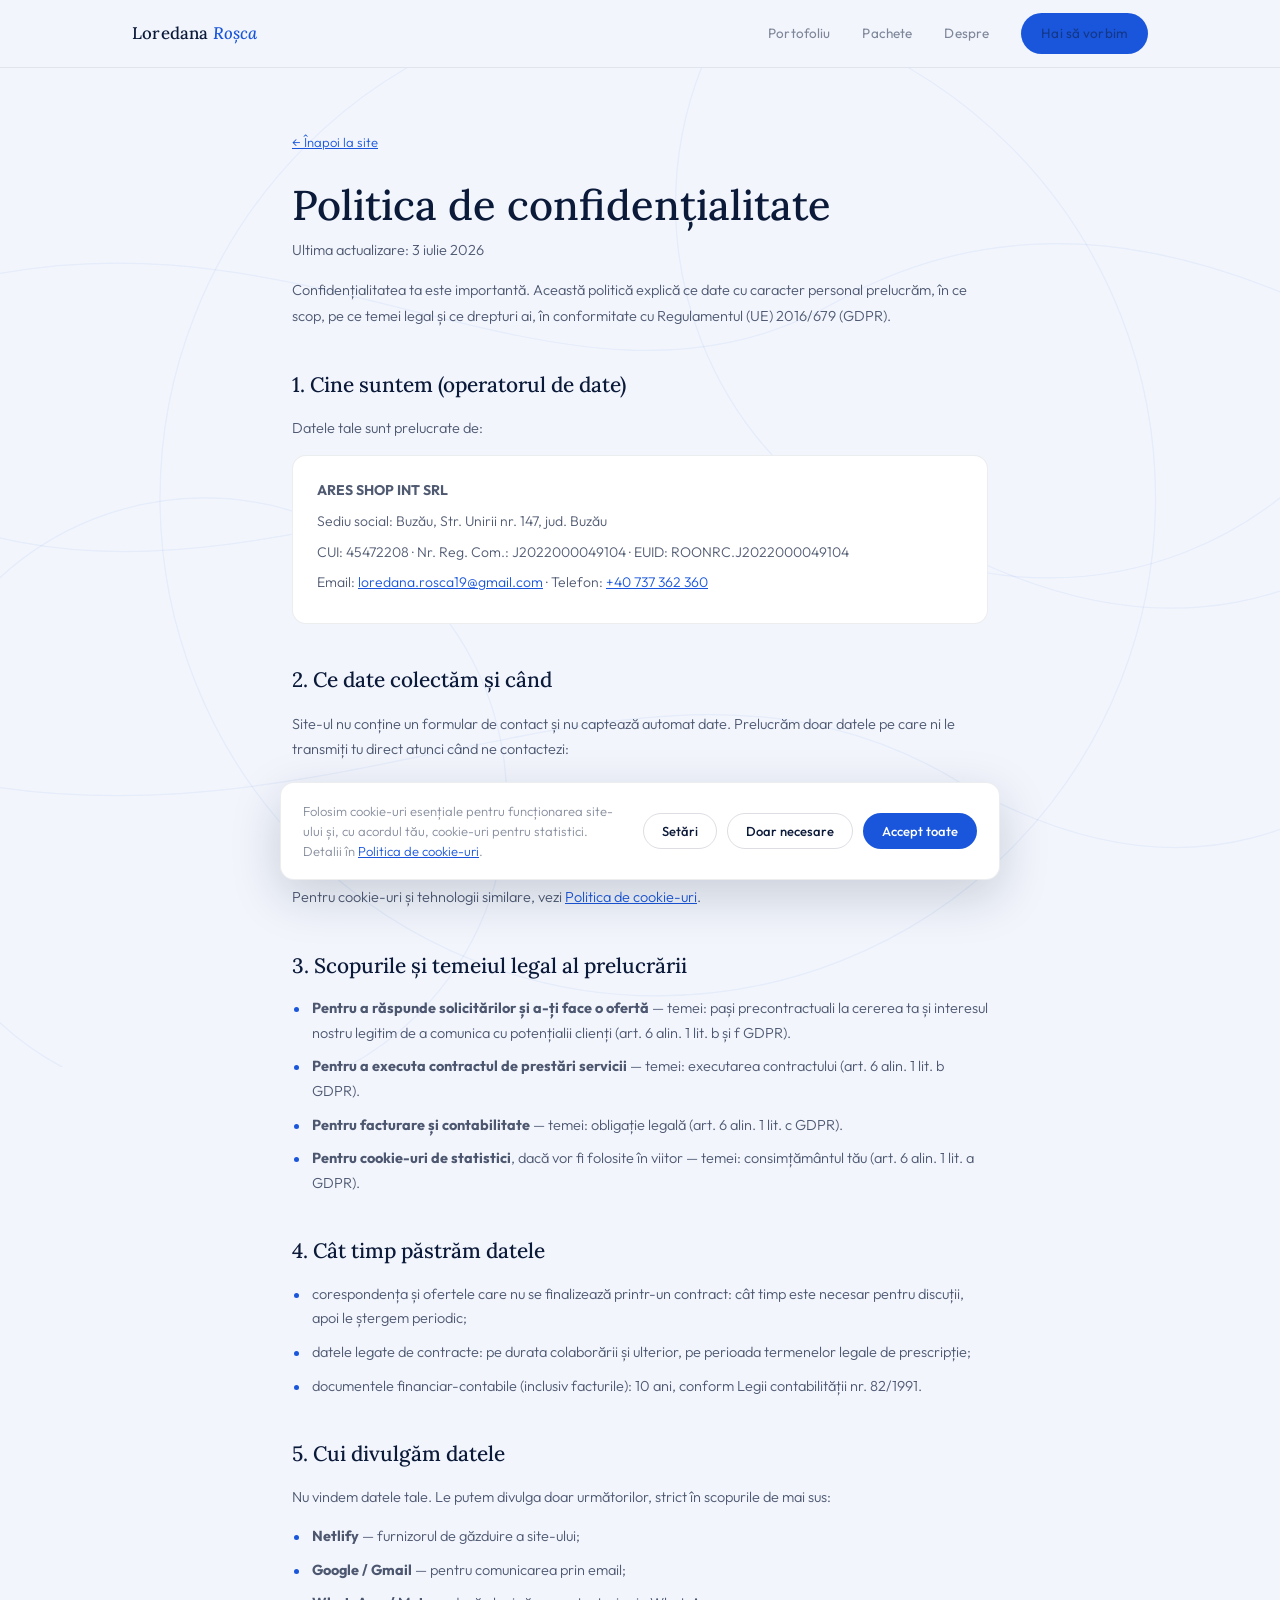
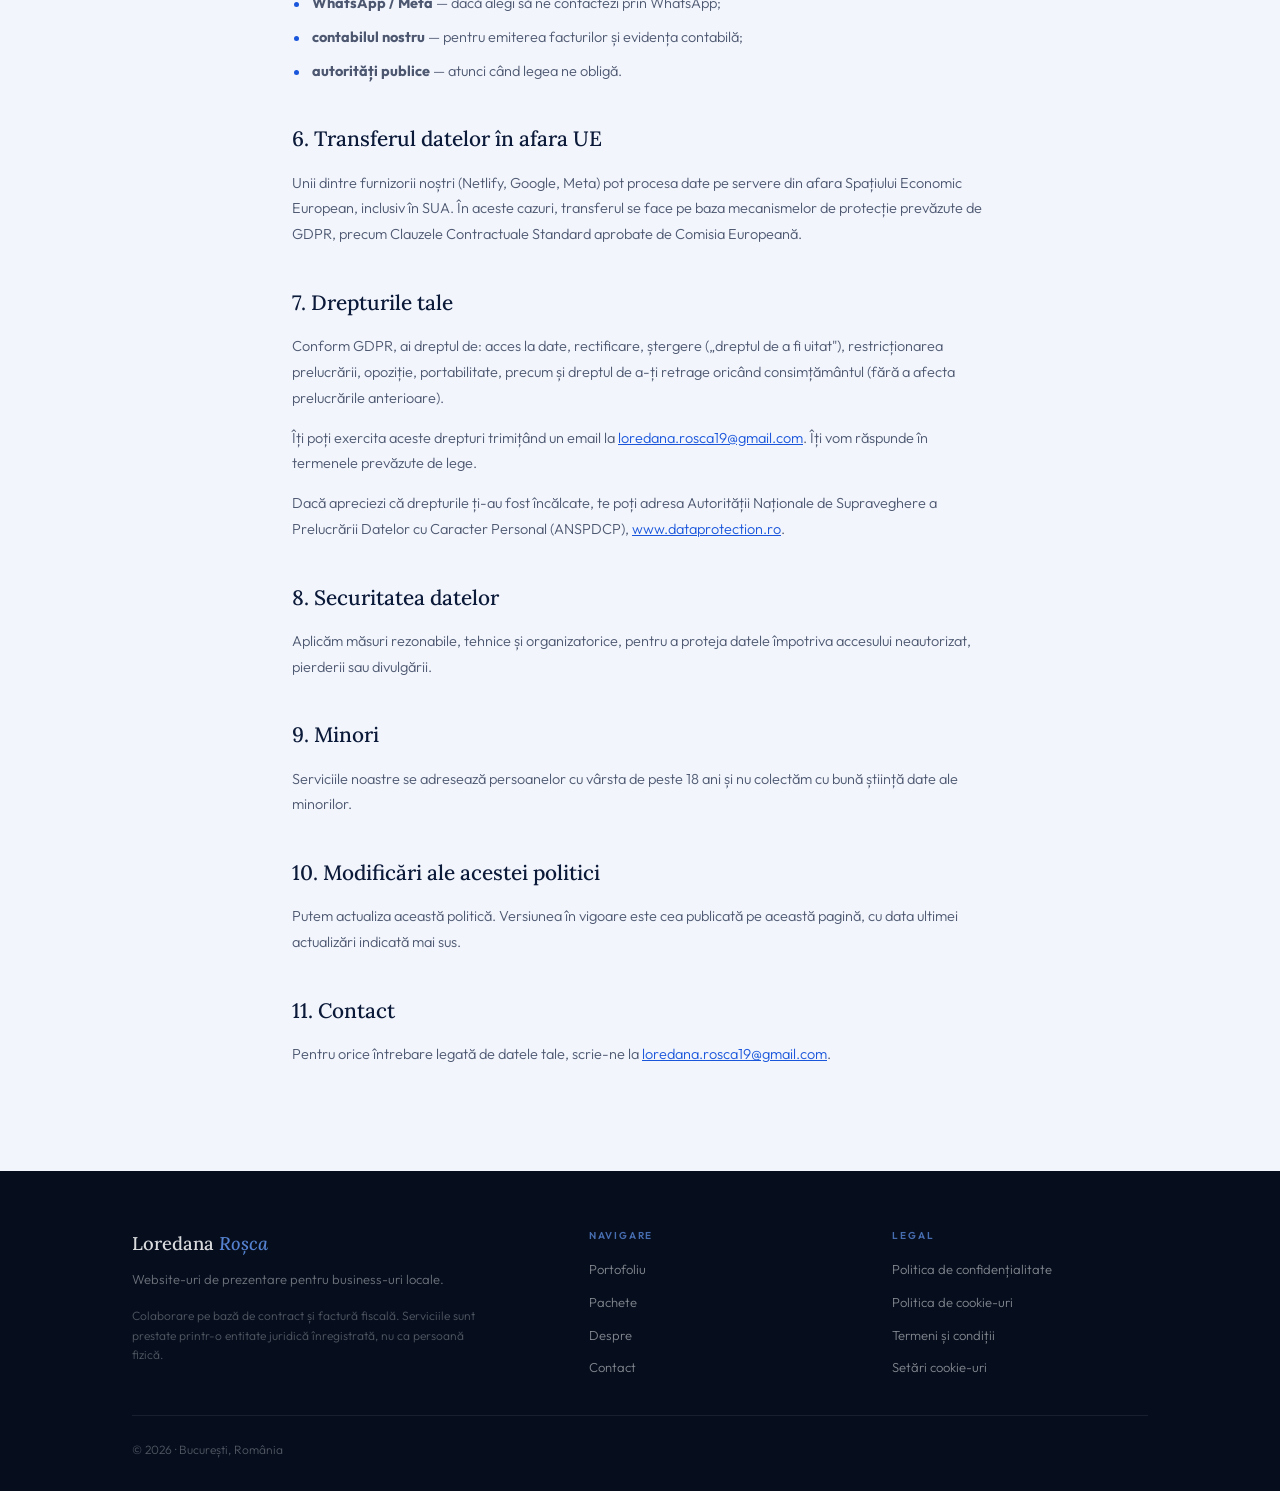
==== confidentialitate.html @ bfd76448 "Add files via upload" ====
<!DOCTYPE html>
<html lang="ro">
<head>
  <meta charset="UTF-8" />
  <meta name="viewport" content="width=device-width, initial-scale=1.0" />
  <title>Politica de confidențialitate · Loredana Roșca</title>
  <meta name="description" content="Cum prelucrăm datele cu caracter personal, conform GDPR." />
  <meta name="robots" content="index, follow" />
  <link rel="preconnect" href="https://fonts.googleapis.com" />
  <link rel="preconnect" href="https://fonts.gstatic.com" crossorigin />
  <link href="https://fonts.googleapis.com/css2?family=Lora:ital,wght@0,400;0,500;0,600;1,400;1,500&family=Outfit:wght@300;400;500;600&display=swap" rel="stylesheet" />
  <link rel="stylesheet" href="styles.css" />
</head>
<body>

  <header class="nav nav--solid" id="nav">
    <div class="nav-inner container">
      <a href="/" class="nav-logo">Loredana <em>Roșca</em></a>
      <nav class="nav-links">
        <a href="/#portofoliu">Portofoliu</a>
        <a href="/#preturi">Pachete</a>
        <a href="/#despre">Despre</a>
        <a href="/#contact" class="btn-nav">Hai să vorbim</a>
      </nav>
      <button class="burger" id="burger" aria-label="Meniu"><span></span><span></span><span></span></button>
    </div>
    <div class="mobile-menu" id="mobileMenu">
      <a href="/#portofoliu">Portofoliu</a>
      <a href="/#preturi">Pachete</a>
      <a href="/#despre">Despre</a>
      <a href="/#contact" class="btn-mobile">Hai să vorbim</a>
    </div>
  </header>

  <main class="legal-page">
    <div class="container legal-container">
      <a href="/" class="legal-back">← Înapoi la site</a>
      <h1 class="legal-title">Politica de confidențialitate</h1>
      <p class="legal-updated">Ultima actualizare: 3 iulie 2026</p>
      <p>Confidențialitatea ta este importantă. Această politică explică ce date cu caracter personal prelucrăm, în ce scop, pe ce temei legal și ce drepturi ai, în conformitate cu Regulamentul (UE) 2016/679 (GDPR).</p>

      <h2>1. Cine suntem (operatorul de date)</h2>
      <p>Datele tale sunt prelucrate de:</p>
      <div class="legal-contact-box">
        <p><strong>ARES SHOP INT SRL</strong></p>
        <p>Sediu social: Buzău, Str. Unirii nr. 147, jud. Buzău</p>
        <p>CUI: 45472208 · Nr. Reg. Com.: J2022000049104 · EUID: ROONRC.J2022000049104</p>
        <p>Email: <a href="mailto:loredana.rosca19@gmail.com">loredana.rosca19@gmail.com</a> · Telefon: <a href="tel:+40737362360">+40 737 362 360</a></p>
      </div>

      <h2>2. Ce date colectăm și când</h2>
      <p>Site-ul nu conține un formular de contact și nu captează automat date. Prelucrăm doar datele pe care ni le transmiți tu direct atunci când ne contactezi:</p>
      <ul>
        <li>date de identificare și de contact: nume, adresă de email, număr de telefon;</li>
        <li>informații despre proiectul tău, pe care alegi să ni le comunici prin email, telefon sau WhatsApp;</li>
        <li>date rezultate din corespondența noastră ulterioară (mesaje, documente, oferte).</li>
      </ul>
      <p>Pentru cookie-uri și tehnologii similare, vezi <a href="/cookies">Politica de cookie-uri</a>.</p>

      <h2>3. Scopurile și temeiul legal al prelucrării</h2>
      <ul>
        <li><strong>Pentru a răspunde solicitărilor și a-ți face o ofertă</strong> — temei: pași precontractuali la cererea ta și interesul nostru legitim de a comunica cu potențialii clienți (art. 6 alin. 1 lit. b și f GDPR).</li>
        <li><strong>Pentru a executa contractul de prestări servicii</strong> — temei: executarea contractului (art. 6 alin. 1 lit. b GDPR).</li>
        <li><strong>Pentru facturare și contabilitate</strong> — temei: obligație legală (art. 6 alin. 1 lit. c GDPR).</li>
        <li><strong>Pentru cookie-uri de statistici</strong>, dacă vor fi folosite în viitor — temei: consimțământul tău (art. 6 alin. 1 lit. a GDPR).</li>
      </ul>

      <h2>4. Cât timp păstrăm datele</h2>
      <ul>
        <li>corespondența și ofertele care nu se finalizează printr-un contract: cât timp este necesar pentru discuții, apoi le ștergem periodic;</li>
        <li>datele legate de contracte: pe durata colaborării și ulterior, pe perioada termenelor legale de prescripție;</li>
        <li>documentele financiar-contabile (inclusiv facturile): 10 ani, conform Legii contabilității nr. 82/1991.</li>
      </ul>

      <h2>5. Cui divulgăm datele</h2>
      <p>Nu vindem datele tale. Le putem divulga doar următorilor, strict în scopurile de mai sus:</p>
      <ul>
        <li><strong>Netlify</strong> — furnizorul de găzduire a site-ului;</li>
        <li><strong>Google / Gmail</strong> — pentru comunicarea prin email;</li>
        <li><strong>WhatsApp / Meta</strong> — dacă alegi să ne contactezi prin WhatsApp;</li>
        <li><strong>contabilul nostru</strong> — pentru emiterea facturilor și evidența contabilă;</li>
        <li><strong>autorități publice</strong> — atunci când legea ne obligă.</li>
      </ul>

      <h2>6. Transferul datelor în afara UE</h2>
      <p>Unii dintre furnizorii noștri (Netlify, Google, Meta) pot procesa date pe servere din afara Spațiului Economic European, inclusiv în SUA. În aceste cazuri, transferul se face pe baza mecanismelor de protecție prevăzute de GDPR, precum Clauzele Contractuale Standard aprobate de Comisia Europeană.</p>

      <h2>7. Drepturile tale</h2>
      <p>Conform GDPR, ai dreptul de: acces la date, rectificare, ștergere („dreptul de a fi uitat"), restricționarea prelucrării, opoziție, portabilitate, precum și dreptul de a-ți retrage oricând consimțământul (fără a afecta prelucrările anterioare).</p>
      <p>Îți poți exercita aceste drepturi trimițând un email la <a href="mailto:loredana.rosca19@gmail.com">loredana.rosca19@gmail.com</a>. Îți vom răspunde în termenele prevăzute de lege.</p>
      <p>Dacă apreciezi că drepturile ți-au fost încălcate, te poți adresa Autorității Naționale de Supraveghere a Prelucrării Datelor cu Caracter Personal (ANSPDCP), <a href="https://www.dataprotection.ro" target="_blank" rel="noopener">www.dataprotection.ro</a>.</p>

      <h2>8. Securitatea datelor</h2>
      <p>Aplicăm măsuri rezonabile, tehnice și organizatorice, pentru a proteja datele împotriva accesului neautorizat, pierderii sau divulgării.</p>

      <h2>9. Minori</h2>
      <p>Serviciile noastre se adresează persoanelor cu vârsta de peste 18 ani și nu colectăm cu bună știință date ale minorilor.</p>

      <h2>10. Modificări ale acestei politici</h2>
      <p>Putem actualiza această politică. Versiunea în vigoare este cea publicată pe această pagină, cu data ultimei actualizări indicată mai sus.</p>

      <h2>11. Contact</h2>
      <p>Pentru orice întrebare legată de datele tale, scrie-ne la <a href="mailto:loredana.rosca19@gmail.com">loredana.rosca19@gmail.com</a>.</p>

    </div>
  </main>

  <footer class="footer">
    <div class="container">
      <div class="footer-top">
        <div class="footer-brand">
          <span class="footer-logo">Loredana <em>Roșca</em></span>
          <p class="footer-tagline">Website-uri de prezentare pentru business-uri locale.</p>
          <p class="footer-legit">Colaborare pe bază de contract și factură fiscală. Serviciile sunt prestate printr-o entitate juridică înregistrată, nu ca persoană fizică.</p>
        </div>
        <nav class="footer-col">
          <span class="footer-col-title">Navigare</span>
          <a href="/#portofoliu">Portofoliu</a>
          <a href="/#preturi">Pachete</a>
          <a href="/#despre">Despre</a>
          <a href="/#contact">Contact</a>
        </nav>
        <nav class="footer-col">
          <span class="footer-col-title">Legal</span>
          <a href="/confidentialitate">Politica de confidențialitate</a>
          <a href="/cookies">Politica de cookie-uri</a>
          <a href="/termeni">Termeni și condiții</a>
          <a href="#" id="cookieSettingsLink">Setări cookie-uri</a>
        </nav>
      </div>
      <div class="footer-bottom">
        <span class="footer-copy">© 2026 · București, România</span>
      </div>
    </div>
  </footer>

  <div class="cookie-banner" id="cookieBanner" role="dialog" aria-live="polite" aria-label="Consimțământ cookie-uri" hidden>
    <div class="cookie-inner">
      <p class="cookie-text">
        Folosim cookie-uri esențiale pentru funcționarea site-ului și, cu acordul tău, cookie-uri pentru statistici. Detalii în <a href="/cookies">Politica de cookie-uri</a>.
      </p>
      <div class="cookie-actions">
        <button class="cookie-btn cookie-btn-ghost" id="cookieSettings">Setări</button>
        <button class="cookie-btn cookie-btn-ghost" id="cookieReject">Doar necesare</button>
        <button class="cookie-btn cookie-btn-primary" id="cookieAccept">Accept toate</button>
      </div>
    </div>
  </div>

  <div class="cookie-modal" id="cookieModal" hidden>
    <div class="cookie-modal-overlay" data-cookie-close></div>
    <div class="cookie-modal-box" role="dialog" aria-modal="true" aria-labelledby="cookieModalTitle">
      <button class="cookie-modal-x" data-cookie-close aria-label="Închide">&times;</button>
      <h3 id="cookieModalTitle">Setări cookie-uri</h3>
      <p class="cookie-modal-intro">Alege ce tipuri de cookie-uri accepți. Cele necesare sunt mereu active, ca site-ul să funcționeze.</p>
      <div class="cookie-cat">
        <div class="cookie-cat-head">
          <span class="cookie-cat-name">Necesare</span>
          <span class="cookie-cat-locked">Mereu active</span>
        </div>
        <p class="cookie-cat-desc">Fac site-ul să funcționeze corect și rețin preferința ta privind cookie-urile. Nu pot fi dezactivate.</p>
      </div>
      <div class="cookie-cat">
        <div class="cookie-cat-head">
          <span class="cookie-cat-name">Statistici</span>
          <label class="cookie-switch">
            <input type="checkbox" id="cookieStatistics" />
            <span class="cookie-slider"></span>
          </label>
        </div>
        <p class="cookie-cat-desc">Ne ajută să înțelegem, anonim, cum este folosit site-ul. Momentan nu sunt active, dar pot fi folosite în viitor și se activează doar cu acordul tău.</p>
      </div>
      <div class="cookie-modal-actions">
        <button class="cookie-btn cookie-btn-ghost" id="cookieSavePrefs">Salvează preferințele</button>
        <button class="cookie-btn cookie-btn-primary" id="cookieAcceptAll2">Accept toate</button>
      </div>
    </div>
  </div>

  <script src="script.js"></script>
</body>
</html>
---- styles.css ----
/* ============================================
   LOREDANA ROȘCA — styles.css
   Cobalt · Premium · Personal
   ============================================ */

:root {
  --bg:           #F2F5FC;
  --bg-2:         #E6ECFA;
  --bg-card:      #ffffff;
  --dark:         #0C1A3A;
  --dark-mid:     #1A3464;
  --cobalt:       #1A56DB;
  --cobalt-light: #3B73F0;
  --cobalt-dim:   rgba(26, 86, 219, 0.08);
  --cobalt-border:rgba(26, 86, 219, 0.18);
  --muted:        rgba(12, 26, 58, 0.50);
  --muted-2:      rgba(12, 26, 58, 0.28);
  --border:       rgba(12, 26, 58, 0.08);
  --border-strong:rgba(12, 26, 58, 0.14);
  --warm-overlay: rgba(220, 200, 170, 0.10);
  --white:        #ffffff;
  --font-display: 'Lora', Georgia, serif;
  --font-body:    'Outfit', sans-serif;
  --ease:         cubic-bezier(0.4, 0, 0.2, 1);
  --t:            0.28s var(--ease);
  --radius:       8px;
  --radius-lg:    14px;
  --nav-h:        68px;
}

/* ---- RESET ---- */
*, *::before, *::after { box-sizing: border-box; margin: 0; padding: 0; }
html { scroll-behavior: smooth; }
body {
  background-color: var(--bg);
  background-image: url("data:image/svg+xml,%3Csvg%20xmlns%3D%27http%3A%2F%2Fwww.w3.org%2F2000%2Fsvg%27%20viewBox%3D%270%200%201440%201200%27%3E%3Cg%20fill%3D%27none%27%20stroke%3D%27%231A56DB%27%20stroke-opacity%3D%270.06%27%20stroke-width%3D%271.4%27%3E%3Cpath%20d%3D%27M-120%2C340%20C%20320%2C180%20620%2C520%20940%2C340%20C%201180%2C205%201420%2C300%201620%2C420%27%2F%3E%3Cpath%20d%3D%27M-120%2C560%20C%20260%2C760%20680%2C380%201040%2C600%20C%201320%2C760%201500%2C660%201620%2C560%27%2F%3E%3Cpath%20d%3D%27M-120%2C860%20C%20360%2C1000%20720%2C660%201080%2C880%20C%201360%2C1040%201520%2C900%201620%2C820%27%2F%3E%3Ccircle%20cx%3D%271180%27%20cy%3D%27230%27%20r%3D%27420%27%2F%3E%3Ccircle%20cx%3D%27230%27%20cy%3D%27900%27%20r%3D%27340%27%2F%3E%3Ccircle%20cx%3D%27740%27%20cy%3D%27560%27%20r%3D%27560%27%2F%3E%3C%2Fg%3E%3C%2Fsvg%3E");
  background-repeat: no-repeat;
  background-position: center top;
  background-size: cover;
  background-attachment: fixed;
  color: var(--dark);
  font-family: var(--font-body);
  font-weight: 300;
  line-height: 1.74;
  -webkit-font-smoothing: antialiased;
  overflow-x: hidden;
}
a { color: inherit; text-decoration: none; }
img { max-width: 100%; height: auto; display: block; }
.container { width: 100%; max-width: 1080px; margin: 0 auto; padding: 0 32px; }

/* ---- TYPOGRAPHY ---- */
.section-tag {
  display: inline-block;
  font-size: 10px; font-weight: 500;
  letter-spacing: 0.26em; text-transform: uppercase;
  color: var(--cobalt); margin-bottom: 16px;
}
.section-title {
  font-family: var(--font-display);
  font-size: clamp(1.8rem, 3vw, 2.6rem);
  font-weight: 500; line-height: 1.20; color: var(--dark);
}
.section-title em { color: var(--cobalt); font-style: italic; }
.section-sub {
  font-size: 15.5px; color: var(--muted);
  line-height: 1.80; margin-top: 18px; max-width: 520px;
}
.section-header { margin-bottom: 60px; }

/* ---- BUTTONS ---- */
.btn {
  display: inline-flex; align-items: center; gap: 8px;
  font-family: var(--font-body); font-size: 14px; font-weight: 500;
  padding: 13px 30px; border-radius: 100px; letter-spacing: 0.01em;
  transition: background var(--t), transform var(--t), border-color var(--t), color var(--t);
  cursor: pointer; white-space: nowrap; border: none;
}
.btn:hover { transform: translateY(-2px); }
.btn-primary {
  background: var(--cobalt); color: #fff;
  box-shadow: 0 4px 20px rgba(26,86,219,0.22);
}
.btn-primary:hover { background: var(--cobalt-light); }
.btn-outline {
  background: transparent; color: var(--dark);
  border: 1px solid var(--border-strong);
}
.btn-outline:hover { border-color: var(--cobalt); color: var(--cobalt); }
.btn-ghost {
  background: transparent; color: var(--cobalt);
  border: 1px solid var(--cobalt-border);
  font-size: 13px; padding: 10px 20px;
}
.btn-ghost:hover { background: var(--cobalt-dim); }

/* ---- NAV ---- */
.nav {
  position: fixed; top: 0; left: 0; right: 0; z-index: 100;
  height: var(--nav-h);
  transition: background 0.4s, box-shadow 0.4s;
}
.nav.scrolled {
  background: rgba(242, 245, 252, 0.97);
  backdrop-filter: blur(16px);
  box-shadow: 0 1px 0 var(--border);
}
.nav-inner {
  height: 100%; display: flex;
  align-items: center; justify-content: space-between;
}
.nav-logo {
  font-family: var(--font-display);
  font-size: 1.05rem; font-weight: 500; color: var(--dark);
  letter-spacing: 0.01em;
}
.nav-logo em { color: var(--cobalt); font-style: italic; }
.nav-links { display: flex; align-items: center; gap: 32px; }
.nav-links a {
  font-size: 13.5px; font-weight: 400;
  color: var(--muted); transition: color var(--t); letter-spacing: 0.01em;
}
.nav-links a:hover { color: var(--dark); }
.btn-nav {
  font-size: 13px; font-weight: 500;
  background: var(--cobalt); color: #fff;
  padding: 9px 20px; border-radius: 100px;
  transition: background var(--t), transform var(--t);
}
.btn-nav:hover { background: var(--cobalt-light); transform: translateY(-1px); }
.burger {
  display: none; flex-direction: column; gap: 5px;
  cursor: pointer; background: none; border: none; padding: 4px;
}
.burger span {
  display: block; width: 22px; height: 1.5px;
  background: var(--dark); transition: var(--t); border-radius: 2px;
}
.burger.open span:nth-child(1) { transform: rotate(45deg) translate(4px,4.5px); }
.burger.open span:nth-child(2) { opacity: 0; }
.burger.open span:nth-child(3) { transform: rotate(-45deg) translate(4px,-4.5px); }
.mobile-menu {
  display: none; flex-direction: column;
  background: var(--bg); padding: 16px 28px 28px;
  border-top: 1px solid var(--border);
  position: fixed; top: var(--nav-h); left: 0; right: 0; z-index: 99;
  box-shadow: 0 8px 24px rgba(12,26,58,0.10);
}
.mobile-menu.open { display: flex; }
.mobile-menu a {
  padding: 14px 0; font-size: 15px; color: var(--dark);
  border-bottom: 1px solid var(--border);
}
.mobile-menu a:last-child { border-bottom: none; margin-top: 8px; }
.btn-mobile {
  display: inline-flex; justify-content: center;
  background: var(--cobalt); color: #fff !important;
  border-radius: 100px; padding: 13px 24px !important;
  border-bottom: none !important; font-weight: 500;
}

/* ---- HERO ---- */
.hero {
  min-height: 100vh; display: flex; align-items: center;
  padding-top: var(--nav-h); position: relative; overflow: hidden;
}
.hero-bg {
  position: absolute; inset: 0; z-index: 0;
  background:
    radial-gradient(ellipse 60% 55% at 80% 46%, rgba(26,86,219,0.09) 0%, transparent 65%),
    radial-gradient(ellipse 35% 32% at 6% 82%, rgba(26,86,219,0.06) 0%, transparent 60%);
}
.hero-inner {
  position: relative; z-index: 1;
  display: grid; grid-template-columns: 1.1fr 0.9fr;
  gap: 80px; align-items: center; padding: 88px 0;
}
.hero-label {
  display: inline-block; font-size: 10px; font-weight: 500;
  letter-spacing: 0.26em; text-transform: uppercase;
  color: var(--cobalt); margin-bottom: 24px;
}
.hero-headline {
  font-family: var(--font-display);
  font-size: clamp(2rem, 3.8vw, 3.1rem);
  font-weight: 500; line-height: 1.22;
  color: var(--dark); margin-bottom: 22px;
}
.hero-headline em { color: var(--cobalt); font-style: italic; }
.hero-sub {
  font-size: 15.5px; color: var(--muted);
  line-height: 1.80; margin-bottom: 20px; max-width: 460px;
}
.hero-bullets {
  list-style: none; margin-bottom: 38px; max-width: 400px;
}
.hero-bullets li {
  display: flex; align-items: flex-start; gap: 12px;
  font-size: 14px; color: var(--muted); margin-bottom: 9px;
  line-height: 1.5;
}
.hero-bullets li::before {
  content: '';
  width: 5px; height: 5px; border-radius: 50%;
  background: var(--cobalt); flex-shrink: 0; margin-top: 6px;
}
.hero-ctas { display: flex; gap: 12px; flex-wrap: wrap; margin-bottom: 52px; }
.hero-stats { display: flex; gap: 32px; align-items: center; }
.stat-divider { width: 1px; height: 34px; background: var(--border); }
.stat-nr {
  font-family: var(--font-display); font-size: 1.8rem;
  font-weight: 500; color: var(--dark); line-height: 1;
}
.stat-nr em { color: var(--cobalt); font-style: normal; }
.stat-label { font-size: 11px; color: var(--muted); margin-top: 5px; line-height: 1.4; }

/* hero photo — mai mică, mai editorială */
.hero-photo-wrap { position: relative; display: flex; justify-content: flex-end; }
.hero-photo-ring {
  width: 300px; height: 380px;
  border-radius: 160px 160px 130px 130px;
  overflow: hidden; background: var(--bg-2);
  border: 1px solid var(--border);
  position: relative;
}
.hero-photo-ring img {
  width: 100%; height: 100%;
  object-fit: cover; object-position: top center;
  /* filtre calde, subtile, ușor desaturat */
  filter: contrast(1.04) saturate(0.82) brightness(0.97) sepia(0.06) warm(1);
}
/* overlay cald discret peste foto */
.hero-photo-ring::after {
  content: '';
  position: absolute; inset: 0;
  background: linear-gradient(
    160deg,
    rgba(210, 185, 140, 0.08) 0%,
    rgba(180, 155, 110, 0.04) 50%,
    transparent 100%
  );
  pointer-events: none;
}
.hero-deco-1 {
  position: absolute; bottom: 36px; left: -28px;
  background: var(--white); border: 1px solid var(--border);
  border-radius: var(--radius); padding: 12px 18px;
  box-shadow: 0 4px 20px rgba(12,26,58,0.07);
  font-size: 12.5px; color: var(--muted); white-space: nowrap;
}
.hero-deco-1 strong { display: block; font-size: 14.5px; font-weight: 500; color: var(--dark); }
.hero-deco-2 {
  position: absolute; top: 36px; right: -8px;
  background: var(--cobalt); border-radius: var(--radius);
  padding: 9px 16px; font-size: 12px; font-weight: 500; color: #fff;
  white-space: nowrap; box-shadow: 0 4px 16px rgba(26,86,219,0.30);
}

/* ---- PROBLEM ---- */
.problem {
  padding: 104px 0; background: var(--white);
  border-top: 1px solid var(--border);
}
.problem-inner {
  display: grid; grid-template-columns: 1fr 1fr;
  gap: 88px; align-items: center;
}
.problem-text { font-size: 15.5px; color: var(--muted); line-height: 1.80; margin-top: 18px; }
.problem-text p + p { margin-top: 16px; }
.problem-conclusion {
  margin-top: 32px; padding: 22px 26px;
  background: var(--cobalt-dim); border: 1px solid var(--cobalt-border);
  border-left: 3px solid var(--cobalt);
  border-radius: 0 var(--radius) var(--radius) 0;
  font-size: 15px; color: var(--dark-mid);
  font-family: var(--font-display); font-style: italic; line-height: 1.68;
}
.problem-visual { display: flex; flex-direction: column; gap: 14px; }
.problem-card {
  background: var(--bg); border: 1px solid var(--border);
  border-radius: var(--radius-lg); padding: 22px 24px;
  display: flex; align-items: flex-start; gap: 14px;
  transition: border-color var(--t);
}
.problem-card:hover { border-color: var(--cobalt-border); }
.problem-card-icon {
  width: 36px; height: 36px; border-radius: 8px;
  display: flex; align-items: center; justify-content: center; flex-shrink: 0;
}
.problem-card-icon.red { background: rgba(220,38,38,0.07); color: #dc2626; }
.problem-card-icon.green { background: rgba(22,163,74,0.07); color: #16a34a; }
.problem-card h4 { font-size: 14px; font-weight: 500; color: var(--dark); margin-bottom: 4px; }
.problem-card p { font-size: 13px; color: var(--muted); line-height: 1.58; }

/* ---- SOLUTION ---- */
.solution {
  padding: 104px 0; background: var(--bg);
  border-top: 1px solid var(--border);
}
.solution-grid {
  display: grid; grid-template-columns: repeat(3, 1fr);
  gap: 2px; background: var(--border);
  border: 1px solid var(--border); border-radius: var(--radius-lg); overflow: hidden;
  margin-top: 60px;
}
.solution-item {
  background: var(--bg); padding: 34px 28px;
  transition: background var(--t);
}
.solution-item:hover { background: var(--white); }
.solution-nr {
  font-family: var(--font-display); font-size: 0.72rem;
  color: var(--cobalt); font-weight: 500; letter-spacing: 0.10em;
  margin-bottom: 18px; display: block;
}
.solution-item h3 {
  font-family: var(--font-display); font-size: 1.12rem;
  font-weight: 500; color: var(--dark); margin-bottom: 12px;
}
.solution-item p { font-size: 13.5px; color: var(--muted); line-height: 1.70; }

/* ---- CE PRIMEȘTI ---- */
.deliverables {
  padding: 104px 0; background: var(--dark);
}
.deliverables .section-tag { color: rgba(100,140,240,0.85); }
.deliverables .section-title { color: var(--white); }
.deliverables .section-sub { color: rgba(255,255,255,0.50); }
.deliverables-grid {
  display: grid; grid-template-columns: repeat(2, 1fr);
  gap: 2px; background: rgba(255,255,255,0.05);
  border: 1px solid rgba(255,255,255,0.05); border-radius: var(--radius-lg); overflow: hidden;
}
.deliverable-item {
  background: rgba(255,255,255,0.025); padding: 28px 28px;
  display: flex; align-items: flex-start; gap: 14px;
  transition: background var(--t);
}
.deliverable-item:hover { background: rgba(255,255,255,0.05); }
.del-check {
  width: 26px; height: 26px; border-radius: 50%;
  background: rgba(26,86,219,0.15); border: 1px solid rgba(26,86,219,0.25);
  display: flex; align-items: center; justify-content: center;
  flex-shrink: 0; margin-top: 2px;
}
.del-check svg { color: var(--cobalt-light); }
.deliverable-item h4 { font-size: 14px; font-weight: 500; color: rgba(255,255,255,0.90); margin-bottom: 4px; }
.deliverable-item p { font-size: 13px; color: rgba(255,255,255,0.40); line-height: 1.58; }

/* ---- PORTFOLIO ---- */
.portfolio {
  padding: 104px 0; background: var(--bg);
  border-top: 1px solid var(--border);
}
.portfolio-grid {
  display: grid; grid-template-columns: repeat(3, 1fr);
  gap: 24px; margin-top: 60px;
}
.portfolio-card {
  border-radius: var(--radius-lg); overflow: hidden;
  border: 1px solid var(--border); background: var(--white);
  transition: transform var(--t), box-shadow var(--t);
}
.portfolio-card:hover {
  transform: translateY(-4px);
  box-shadow: 0 12px 40px rgba(12,26,58,0.09);
}
.portfolio-img { height: 200px; overflow: hidden; position: relative; }
.portfolio-img img { width: 100%; height: 100%; object-fit: cover; }
.portfolio-img--fit { background: #ffffff; }
.portfolio-img--fit img { object-fit: contain; }
.portfolio-cat {
  display: block; padding: 18px 22px 12px;
  font-size: 10.5px; font-weight: 600; letter-spacing: 0.16em;
  text-transform: uppercase; color: var(--cobalt);
}
.portfolio-body { padding: 24px 24px 28px; }
.portfolio-body h3 {
  font-family: var(--font-display); font-size: 1.12rem;
  font-weight: 500; color: var(--dark); margin-bottom: 7px;
}
.portfolio-focus { font-size: 13px; color: var(--muted); line-height: 1.62; margin-bottom: 18px; }
.portfolio-link {
  display: inline-flex; align-items: center; gap: 6px;
  font-size: 13px; font-weight: 500; color: var(--cobalt);
  transition: gap var(--t);
}
.portfolio-link:hover { gap: 10px; }

/* ---- PRICING — Premium, fără vizual de discount ---- */
.pricing {
  padding: 104px 0; background: var(--white);
  border-top: 1px solid var(--border);
}
.pricing-grid {
  display: grid; grid-template-columns: repeat(2, 1fr);
  gap: 28px; margin-top: 60px;
}
.pricing-card {
  border-radius: var(--radius-lg); padding: 44px 40px;
  border: 1px solid var(--border); background: var(--bg);
  position: relative;
  transition: border-color var(--t), box-shadow var(--t);
}
.pricing-card:hover {
  border-color: var(--cobalt-border);
  box-shadow: 0 8px 36px rgba(26,86,219,0.06);
}
.pricing-card.featured {
  background: var(--dark); border-color: transparent;
  box-shadow: 0 14px 48px rgba(12,26,58,0.22);
}
.pricing-card.featured:hover {
  box-shadow: 0 18px 56px rgba(12,26,58,0.28);
}
.pricing-badge {
  display: inline-block; font-size: 10px; font-weight: 600;
  letter-spacing: 0.16em; text-transform: uppercase;
  background: transparent; color: var(--cobalt);
  border: 1px solid var(--cobalt-border);
  padding: 4px 12px; border-radius: 100px; margin-bottom: 28px;
}
.pricing-card.featured .pricing-badge {
  color: rgba(100,150,240,0.9);
  border-color: rgba(100,150,240,0.25);
}
.pricing-title {
  font-family: var(--font-display); font-size: 1.5rem;
  font-weight: 500; margin-bottom: 28px; line-height: 1;
}
.pricing-card:not(.featured) .pricing-title { color: var(--dark); }
.pricing-card.featured .pricing-title { color: #fff; }
.pricing-desc {
  font-family: var(--font-body); font-size: 14px; font-weight: 300;
  line-height: 1.6; margin-top: -18px; margin-bottom: 26px;
}
.pricing-card:not(.featured) .pricing-desc { color: var(--muted); }
.pricing-card.featured .pricing-desc { color: rgba(255,255,255,0.55); }
/* ancora — subtilă, nu agresivă */
.pricing-anchor {
  font-size: 12px; font-weight: 300; letter-spacing: 0.02em;
  color: var(--muted-2); margin-bottom: 8px; display: block;
  font-family: var(--font-body);
}
.pricing-card.featured .pricing-anchor { color: rgba(255,255,255,0.25); }
/* prețul principal — elegant, nu strigat */
.pricing-price {
  font-family: var(--font-display);
  font-size: clamp(1.6rem, 2.4vw, 2rem);
  font-weight: 500; line-height: 1; margin-bottom: 32px;
  letter-spacing: -0.01em;
}
.pricing-card:not(.featured) .pricing-price { color: var(--dark); }
.pricing-card.featured .pricing-price { color: rgba(255,255,255,0.95); }
.pricing-divider {
  width: 32px; height: 1px; margin-bottom: 28px;
}
.pricing-card:not(.featured) .pricing-divider { background: var(--cobalt-border); }
.pricing-card.featured .pricing-divider { background: rgba(100,150,240,0.3); }
.pricing-list {
  list-style: none; margin-bottom: 36px;
}
.pricing-list li {
  display: flex; align-items: flex-start; gap: 12px;
  font-size: 14px; margin-bottom: 12px; line-height: 1.52;
}
.pricing-card:not(.featured) .pricing-list li { color: var(--muted); }
.pricing-card.featured .pricing-list li { color: rgba(255,255,255,0.60); }
.pricing-list li::before {
  content: '';
  width: 4px; height: 4px; border-radius: 50%;
  margin-top: 8px; flex-shrink: 0;
}
.pricing-card:not(.featured) .pricing-list li::before { background: var(--cobalt); }
.pricing-card.featured .pricing-list li::before { background: rgba(100,150,240,0.7); }
.pricing-btn-wrap .btn { width: 100%; justify-content: center; }
.pricing-note {
  text-align: center; margin-top: 36px;
  font-size: 14px; color: var(--muted); max-width: 540px; margin-left: auto; margin-right: auto;
  line-height: 1.72;
}

/* ---- AFTERCARE — Mentenanță / Suport ulterior ---- */
.aftercare {
  padding: 104px 0; background: var(--bg);
  border-top: 1px solid var(--border);
}
.aftercare-inner {
  display: grid; grid-template-columns: 1fr 1fr;
  gap: 80px; align-items: center;
}
.aftercare-text { font-size: 15.5px; color: var(--muted); line-height: 1.80; margin-top: 18px; }
.aftercare-items { display: flex; flex-direction: column; gap: 0; }
.aftercare-item {
  display: flex; align-items: flex-start; gap: 16px;
  padding: 20px 0; border-bottom: 1px solid var(--border);
}
.aftercare-item:last-child { border-bottom: none; }
.aftercare-icon {
  width: 36px; height: 36px; border-radius: 8px;
  background: var(--cobalt-dim); border: 1px solid var(--cobalt-border);
  display: flex; align-items: center; justify-content: center;
  color: var(--cobalt); flex-shrink: 0;
}
.aftercare-item h4 { font-size: 14.5px; font-weight: 500; color: var(--dark); margin-bottom: 4px; }
.aftercare-item p { font-size: 13.5px; color: var(--muted); line-height: 1.58; }

/* ---- PROCESS ---- */
.process {
  padding: 104px 0; background: var(--white);
  border-top: 1px solid var(--border);
}
.process-grid {
  display: grid; grid-template-columns: repeat(4, 1fr);
  gap: 2px; background: var(--border);
  border: 1px solid var(--border); border-radius: var(--radius-lg); overflow: hidden;
  margin-top: 60px;
}
.process-step {
  background: var(--white); padding: 34px 24px;
  transition: background var(--t);
}
.process-step:hover { background: var(--bg); }
.process-nr {
  font-family: var(--font-display); font-size: 1.9rem;
  font-weight: 500; color: var(--cobalt-dim); line-height: 1;
  margin-bottom: 18px; -webkit-text-stroke: 1px var(--cobalt-border);
}
.process-step h4 { font-size: 14px; font-weight: 500; color: var(--dark); margin-bottom: 8px; }
.process-step p { font-size: 13px; color: var(--muted); line-height: 1.68; }

/* ---- WHY ME ---- */
.whyme {
  padding: 104px 0; background: var(--bg);
  border-top: 1px solid var(--border);
}
.whyme-inner {
  display: grid; grid-template-columns: 1fr 1fr;
  gap: 88px; align-items: center;
}
.whyme-photo {
  width: 300px; height: 360px;
  border-radius: 150px 150px 120px 120px;
  overflow: hidden; background: var(--bg-2);
  border: 1px solid var(--border); margin: 0 auto;
  position: relative;
}
.whyme-photo img {
  width: 100%; height: 100%;
  object-fit: cover; object-position: top center;
  filter: contrast(1.04) saturate(0.82) brightness(0.97) sepia(0.06);
}
.whyme-photo::after {
  content: '';
  position: absolute; inset: 0;
  background: linear-gradient(160deg, rgba(210,185,140,0.08) 0%, transparent 60%);
  pointer-events: none;
}
.whyme-list { list-style: none; margin-top: 28px; }
.whyme-list li {
  display: flex; align-items: flex-start; gap: 14px;
  padding: 16px 0; border-bottom: 1px solid var(--border);
  font-size: 14.5px; color: var(--muted); line-height: 1.58;
}
.whyme-list li:last-child { border-bottom: none; }
.whyme-list li .wi {
  width: 30px; height: 30px; border-radius: 7px;
  background: var(--cobalt-dim); border: 1px solid var(--cobalt-border);
  display: flex; align-items: center; justify-content: center;
  color: var(--cobalt); flex-shrink: 0;
}

/* ---- CTA FINAL ---- */
.cta-final {
  padding: 104px 0;
  background: linear-gradient(150deg, var(--dark) 0%, var(--dark-mid) 100%);
  text-align: center; position: relative; overflow: hidden;
}
.cta-final::before {
  content: '';
  position: absolute; inset: 0;
  background: radial-gradient(ellipse 55% 55% at 50% 50%, rgba(26,86,219,0.14) 0%, transparent 70%);
  pointer-events: none;
}
.cta-final .container { position: relative; z-index: 1; }
.cta-final .section-tag { color: rgba(100,140,240,0.85); }
.cta-final h2 {
  font-family: var(--font-display);
  font-size: clamp(1.85rem, 3.2vw, 2.7rem);
  font-weight: 500; line-height: 1.22; color: #fff; margin-bottom: 18px;
}
.cta-final p {
  font-size: 15.5px; color: rgba(255,255,255,0.52);
  max-width: 440px; margin: 0 auto 38px; line-height: 1.78;
}
.cta-final-btns { display: flex; gap: 12px; justify-content: center; flex-wrap: wrap; }
.cta-final .btn-primary { box-shadow: 0 6px 24px rgba(26,86,219,0.38); }
.cta-final .btn-outline {
  color: rgba(255,255,255,0.70);
  border-color: rgba(255,255,255,0.18);
}
.cta-final .btn-outline:hover { border-color: rgba(255,255,255,0.44); color: #fff; }

/* ---- FOOTER ---- */
.footer { background: #060E1E; padding: 56px 0 30px; }
.footer-top {
  display: grid; grid-template-columns: 1.6fr 1fr 1fr;
  gap: 48px; padding-bottom: 36px;
  border-bottom: 1px solid rgba(255,255,255,0.07);
}
.footer-logo {
  font-family: var(--font-display); font-size: 1.15rem;
  font-weight: 500; color: rgba(255,255,255,0.85);
}
.footer-logo em { color: rgba(100,150,240,0.85); font-style: italic; }
.footer-tagline { font-size: 13px; color: rgba(255,255,255,0.42); margin-top: 10px; line-height: 1.6; }
.footer-legit { font-size: 12px; color: rgba(255,255,255,0.30); margin-top: 16px; line-height: 1.65; max-width: 360px; }
.footer-col { display: flex; flex-direction: column; gap: 10px; }
.footer-col-title {
  font-size: 10px; font-weight: 600; letter-spacing: 0.18em;
  text-transform: uppercase; color: rgba(100,150,240,0.7); margin-bottom: 4px;
}
.footer-col a { font-size: 13px; color: rgba(255,255,255,0.50); transition: color var(--t); }
.footer-col a:hover { color: rgba(255,255,255,0.85); }
.footer-bottom {
  display: flex; align-items: center; justify-content: space-between;
  flex-wrap: wrap; gap: 10px; padding-top: 24px;
}
.footer-copy { font-size: 12px; color: rgba(255,255,255,0.30); }
.footer-legal-id { font-size: 11.5px; color: rgba(255,255,255,0.22); letter-spacing: 0.01em; }

/* ---- COOKIE BANNER ---- */
.cookie-banner {
  position: fixed; left: 50%; bottom: 20px; transform: translateX(-50%) translateY(12px);
  width: calc(100% - 40px); max-width: 720px; z-index: 200;
  background: var(--white); border: 1px solid var(--border);
  border-radius: var(--radius-lg); box-shadow: 0 16px 50px rgba(12,26,58,0.18);
  opacity: 0; pointer-events: none; transition: opacity var(--t), transform var(--t);
}
.cookie-banner.show { opacity: 1; transform: translateX(-50%) translateY(0); pointer-events: auto; }
.cookie-inner {
  display: flex; align-items: center; gap: 20px;
  padding: 18px 22px; flex-wrap: wrap;
}
.cookie-text { font-size: 13px; color: var(--muted); line-height: 1.55; flex: 1 1 320px; }
.cookie-text a { color: var(--cobalt); text-decoration: underline; }
.cookie-actions { display: flex; gap: 10px; flex-shrink: 0; }
.cookie-btn {
  font-family: var(--font-body); font-size: 13px; font-weight: 500;
  padding: 9px 18px; border-radius: 100px; cursor: pointer;
  border: 1px solid transparent; transition: var(--t); white-space: nowrap;
}
.cookie-btn-ghost { background: transparent; color: var(--dark); border-color: var(--border-strong); }
.cookie-btn-ghost:hover { background: var(--bg); }
.cookie-btn-primary { background: var(--cobalt); color: #fff; }
.cookie-btn-primary:hover { background: var(--cobalt-light); }
@media (max-width: 560px) {
  .cookie-actions { width: 100%; }
  .cookie-btn { flex: 1; }
}

/* ---- ANIMATIONS ---- */
.fade-in {
  opacity: 0; transform: translateY(18px);
  animation: fadeUp 0.92s var(--ease) forwards;
}
.d1 { animation-delay: 0.08s; }
.d2 { animation-delay: 0.20s; }
.d3 { animation-delay: 0.34s; }
.d4 { animation-delay: 0.50s; }
.d5 { animation-delay: 0.64s; }
@keyframes fadeUp { to { opacity: 1; transform: none; } }

.reveal {
  opacity: 0; transform: translateY(24px);
  transition: opacity 0.72s var(--ease), transform 0.72s var(--ease);
}
.reveal.r1 { transition-delay: 0.04s; }
.reveal.r2 { transition-delay: 0.13s; }
.reveal.r3 { transition-delay: 0.22s; }
.reveal.r4 { transition-delay: 0.31s; }
.reveal.visible { opacity: 1; transform: none; }

/* ---- RESPONSIVE ---- */
@media (max-width: 1024px) {
  .portfolio-grid { grid-template-columns: repeat(2, 1fr); }
  .solution-grid { grid-template-columns: repeat(2, 1fr); }
}
@media (max-width: 900px) {
  .nav-links { display: none; }
  .burger { display: flex; }
  .hero-inner { grid-template-columns: 1fr; gap: 52px; text-align: center; }
  .hero-sub { margin-left: auto; margin-right: auto; }
  .hero-bullets { margin-left: auto; margin-right: auto; text-align: left; }
  .hero-ctas { justify-content: center; }
  .hero-stats { justify-content: center; }
  .hero-photo-wrap { order: -1; justify-content: center; }
  .hero-photo-ring { width: 240px; height: 300px; }
  .hero-deco-1, .hero-deco-2 { display: none; }
  .problem-inner { grid-template-columns: 1fr; gap: 52px; }
  .aftercare-inner { grid-template-columns: 1fr; gap: 52px; }
  .whyme-inner { grid-template-columns: 1fr; gap: 52px; }
  .process-grid { grid-template-columns: repeat(2, 1fr); }
  .pricing-grid { grid-template-columns: 1fr; }
  .deliverables-grid { grid-template-columns: 1fr; }
  .footer-top { grid-template-columns: 1fr; gap: 32px; }
}
@media (max-width: 640px) {
  .container { padding: 0 20px; }
  .problem, .solution, .deliverables, .portfolio,
  .pricing, .aftercare, .process, .whyme, .cta-final { padding: 72px 0; }
  .hero-inner { padding: 60px 0; }
  .process-grid { grid-template-columns: 1fr; }
  .portfolio-grid { grid-template-columns: 1fr; }
  .solution-grid { grid-template-columns: 1fr; }
  .hero-ctas { flex-direction: column; align-items: center; }
  .cta-final-btns { flex-direction: column; align-items: center; }
  .footer-bottom { flex-direction: column; align-items: flex-start; gap: 8px; }
  .pricing-card { padding: 36px 28px; }
}

/* ============================================
   FUNDAL DISCRET COMUN
   Secțiunile deschise devin transparente ca decorul
   cobalt de pe body (attachment: fixed) să curgă continuu.
   Plasat la final ca să câștige față de fundalurile individuale.
   ============================================ */
.problem, .solution, .portfolio,
.pricing, .aftercare, .process, .whyme {
  background: transparent;
}

/* ============================================
   COOKIE MODAL (setări pe categorii)
   ============================================ */
.cookie-modal {
  position: fixed; inset: 0; z-index: 300;
  display: flex; align-items: center; justify-content: center;
  padding: 20px; opacity: 0; pointer-events: none; transition: opacity var(--t);
}
.cookie-modal.show { opacity: 1; pointer-events: auto; }
.cookie-modal-overlay { position: absolute; inset: 0; background: rgba(6,14,30,0.55); backdrop-filter: blur(2px); }
.cookie-modal-box {
  position: relative; z-index: 1; width: 100%; max-width: 520px;
  background: var(--white); border-radius: var(--radius-lg);
  padding: 32px 30px 26px; box-shadow: 0 24px 70px rgba(12,26,58,0.30);
  transform: translateY(10px); transition: transform var(--t); max-height: 88vh; overflow-y: auto;
}
.cookie-modal.show .cookie-modal-box { transform: translateY(0); }
.cookie-modal-x {
  position: absolute; top: 16px; right: 18px; background: none; border: none;
  font-size: 24px; line-height: 1; color: var(--muted); cursor: pointer; padding: 4px;
}
.cookie-modal-x:hover { color: var(--dark); }
.cookie-modal-box h3 { font-family: var(--font-display); font-size: 1.35rem; font-weight: 500; color: var(--dark); margin-bottom: 8px; }
.cookie-modal-intro { font-size: 13.5px; color: var(--muted); line-height: 1.6; margin-bottom: 22px; }
.cookie-cat { border-top: 1px solid var(--border); padding: 16px 0; }
.cookie-cat-head { display: flex; align-items: center; justify-content: space-between; gap: 12px; }
.cookie-cat-name { font-size: 14.5px; font-weight: 600; color: var(--dark); }
.cookie-cat-locked { font-size: 11px; font-weight: 500; letter-spacing: 0.04em; color: var(--cobalt); text-transform: uppercase; }
.cookie-cat-desc { font-size: 12.5px; color: var(--muted); line-height: 1.55; margin-top: 7px; }
.cookie-switch { position: relative; display: inline-block; width: 40px; height: 22px; flex-shrink: 0; }
.cookie-switch input { opacity: 0; width: 0; height: 0; }
.cookie-slider { position: absolute; cursor: pointer; inset: 0; background: var(--border-strong); border-radius: 100px; transition: var(--t); }
.cookie-slider::before { content: ''; position: absolute; height: 16px; width: 16px; left: 3px; bottom: 3px; background: #fff; border-radius: 50%; transition: var(--t); }
.cookie-switch input:checked + .cookie-slider { background: var(--cobalt); }
.cookie-switch input:checked + .cookie-slider::before { transform: translateX(18px); }
.cookie-modal-actions { display: flex; gap: 10px; margin-top: 24px; }
.cookie-modal-actions .cookie-btn { flex: 1; }

/* ============================================
   PAGINI LEGALE
   ============================================ */
.nav--solid { background: rgba(242,245,252,0.98); border-bottom: 1px solid var(--border); }
.legal-page { padding: calc(var(--nav-h) + 60px) 0 90px; }
.legal-container { max-width: 760px; }
.legal-back { display: inline-flex; align-items: center; gap: 6px; font-size: 13px; color: var(--cobalt); margin-bottom: 28px; transition: gap var(--t); }
.legal-back:hover { gap: 10px; }
.legal-title { font-family: var(--font-display); font-size: clamp(1.9rem, 4vw, 2.6rem); font-weight: 500; color: var(--dark); line-height: 1.1; margin-bottom: 10px; }
.legal-updated { font-size: 13px; color: var(--muted-2); margin-bottom: 40px; }
.legal-page h2 { font-family: var(--font-display); font-size: 1.3rem; font-weight: 500; color: var(--dark); margin: 38px 0 12px; }
.legal-page h3 { font-size: 15px; font-weight: 600; color: var(--dark); margin: 22px 0 8px; }
.legal-page p { font-size: 14.5px; color: rgba(12,26,58,0.72); line-height: 1.78; margin-bottom: 14px; }
.legal-page ul { list-style: none; margin: 0 0 16px; }
.legal-page ul li { position: relative; padding-left: 20px; font-size: 14.5px; color: rgba(12,26,58,0.72); line-height: 1.7; margin-bottom: 9px; }
.legal-page ul li::before { content: ''; position: absolute; left: 2px; top: 11px; width: 5px; height: 5px; border-radius: 50%; background: var(--cobalt); }
.legal-page a { color: var(--cobalt); text-decoration: underline; }
.legal-contact-box { background: var(--white); border: 1px solid var(--border); border-radius: var(--radius-lg); padding: 22px 24px; margin: 8px 0 20px; }
.legal-contact-box p { margin-bottom: 6px; font-size: 14px; }
.legal-page table.legal-table { width: 100%; border-collapse: collapse; margin: 8px 0 22px; font-size: 13.5px; }
.legal-table th, .legal-table td { text-align: left; padding: 10px 12px; border: 1px solid var(--border); color: rgba(12,26,58,0.72); vertical-align: top; }
.legal-table th { background: var(--cobalt-dim); color: var(--dark); font-weight: 600; }
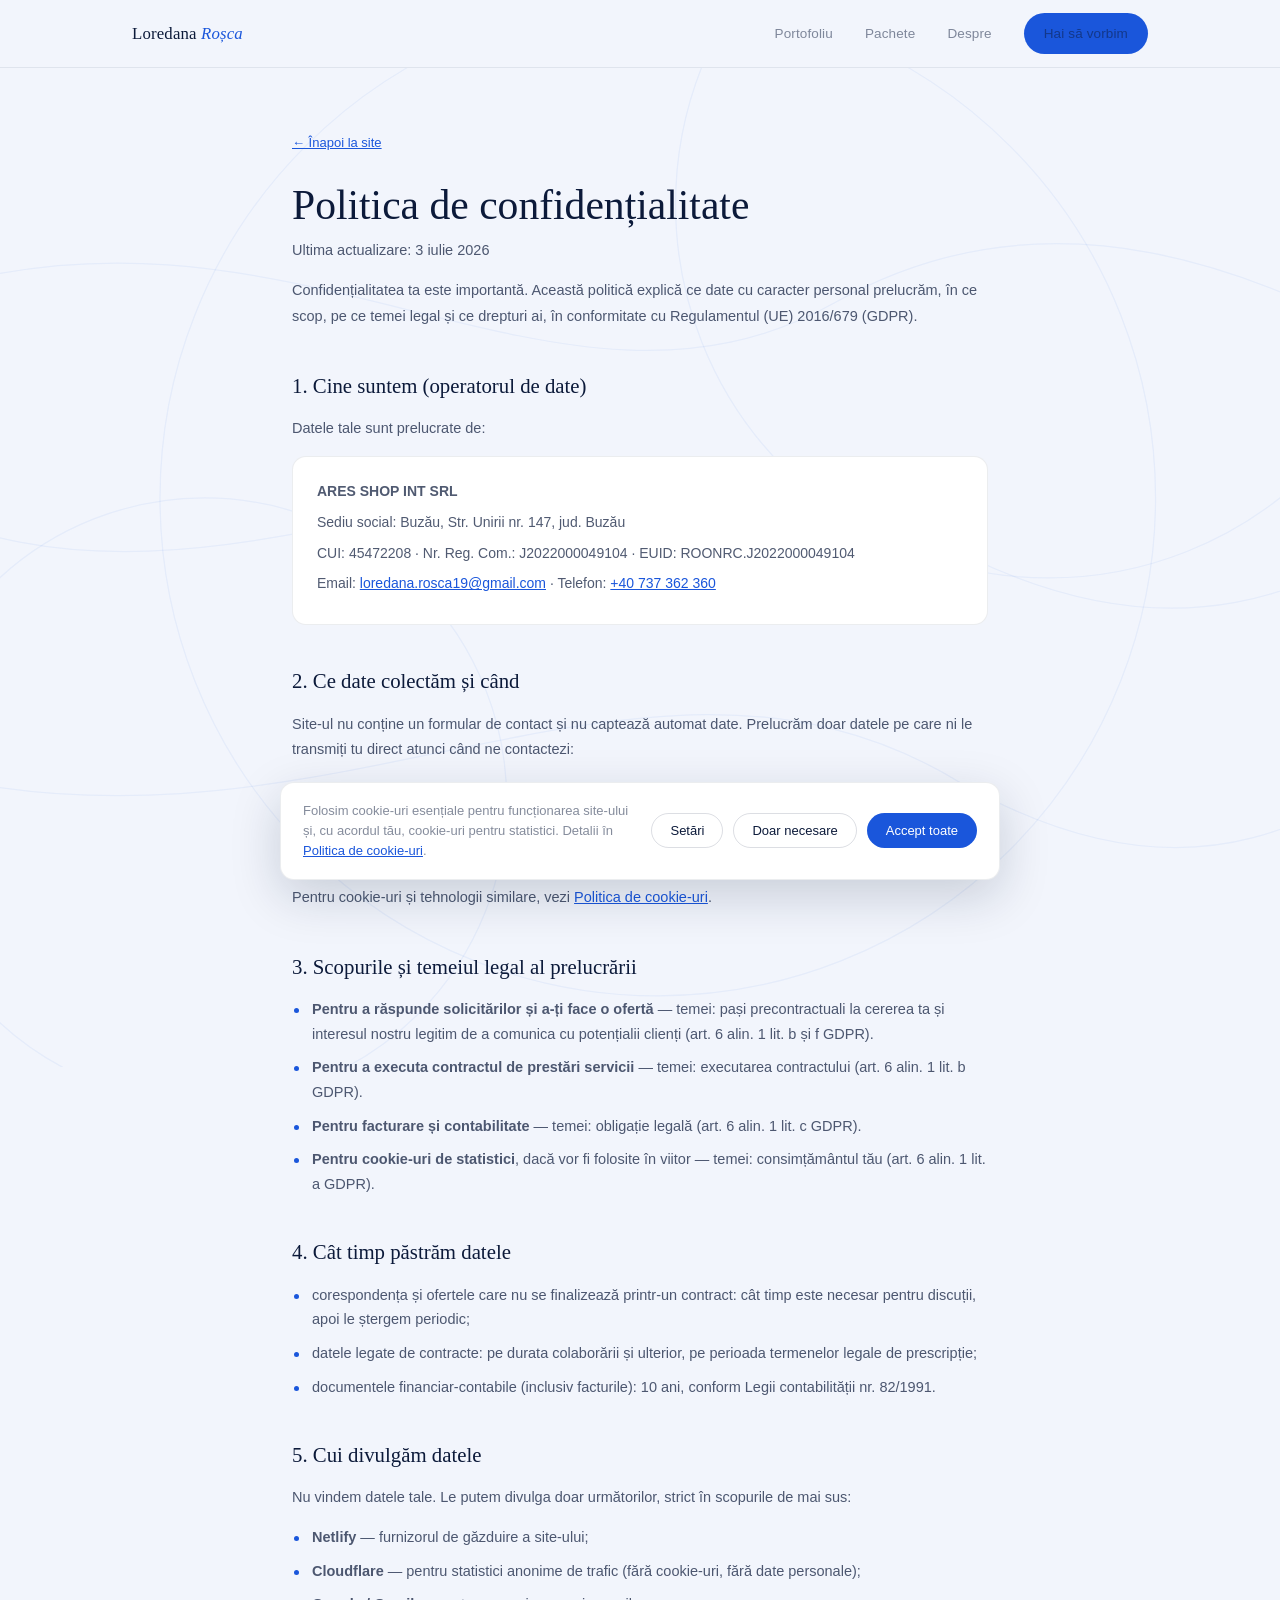
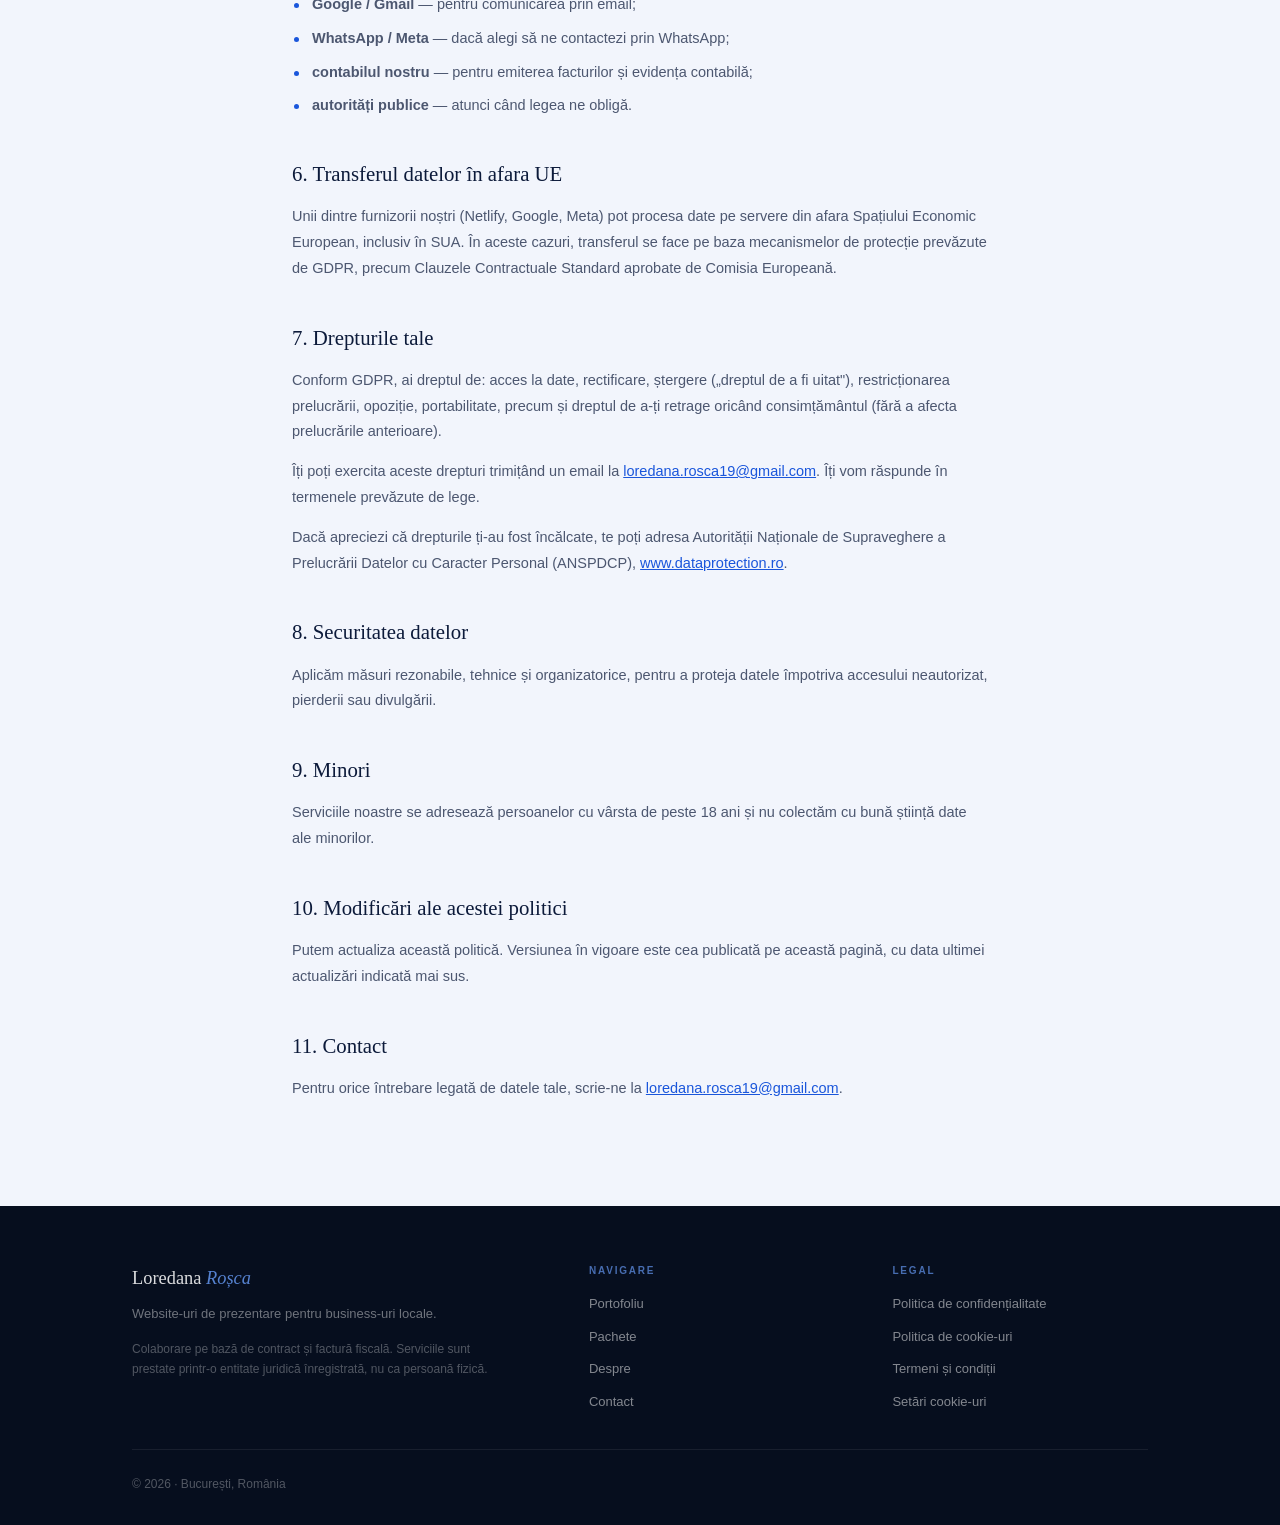
==== commit 2f516394: "Add files via upload" ====
--- a/confidentialitate.html
+++ b/confidentialitate.html
@@ -6,10 +6,28 @@
   <title>Politica de confidențialitate · Loredana Roșca</title>
   <meta name="description" content="Cum prelucrăm datele cu caracter personal, conform GDPR." />
   <meta name="robots" content="index, follow" />
-  <link rel="preconnect" href="https://fonts.googleapis.com" />
-  <link rel="preconnect" href="https://fonts.gstatic.com" crossorigin />
-  <link href="https://fonts.googleapis.com/css2?family=Lora:ital,wght@0,400;0,500;0,600;1,400;1,500&family=Outfit:wght@300;400;500;600&display=swap" rel="stylesheet" />
   <link rel="stylesheet" href="styles.css" />
+  <link rel="icon" href="/favicon.svg" type="image/svg+xml" />
+  <link rel="icon" href="/favicon-32.png" sizes="32x32" type="image/png" />
+  <link rel="apple-touch-icon" href="/apple-touch-icon.png" />
+  <link rel="preload" href="/fonts/outfit-latin-400-normal.woff2" as="font" type="font/woff2" crossorigin />
+  <link rel="preload" href="/fonts/lora-latin-500-normal.woff2" as="font" type="font/woff2" crossorigin />
+  <link rel="canonical" href="https://loredanarosca.ro/confidentialitate" />
+  <meta property="og:type" content="website" />
+  <meta property="og:locale" content="ro_RO" />
+  <meta property="og:site_name" content="Loredana Roșca" />
+  <meta property="og:title" content="Politica de confidențialitate · Loredana Roșca" />
+  <meta property="og:description" content="Cum prelucrăm datele cu caracter personal, conform GDPR." />
+  <meta property="og:url" content="https://loredanarosca.ro/confidentialitate" />
+  <meta property="og:image" content="https://loredanarosca.ro/og-image.png" />
+  <meta property="og:image:width" content="1200" />
+  <meta property="og:image:height" content="630" />
+  <meta name="twitter:card" content="summary_large_image" />
+  <meta name="twitter:title" content="Politica de confidențialitate · Loredana Roșca" />
+  <meta name="twitter:description" content="Cum prelucrăm datele cu caracter personal, conform GDPR." />
+  <meta name="twitter:image" content="https://loredanarosca.ro/og-image.png" />
+  <!-- Cloudflare Web Analytics (cookieless, fără date personale) -->
+  <script defer src="https://static.cloudflareinsights.com/beacon.min.js" data-cf-beacon='{"token": "6d62b66a5e974ad989737017522d4d04"}'></script>
 </head>
 <body>
 
@@ -76,6 +94,7 @@
       <p>Nu vindem datele tale. Le putem divulga doar următorilor, strict în scopurile de mai sus:</p>
       <ul>
         <li><strong>Netlify</strong> — furnizorul de găzduire a site-ului;</li>
+        <li><strong>Cloudflare</strong> — pentru statistici anonime de trafic (fără cookie-uri, fără date personale);</li>
         <li><strong>Google / Gmail</strong> — pentru comunicarea prin email;</li>
         <li><strong>WhatsApp / Meta</strong> — dacă alegi să ne contactezi prin WhatsApp;</li>
         <li><strong>contabilul nostru</strong> — pentru emiterea facturilor și evidența contabilă;</li>
--- a/styles.css
+++ b/styles.css
@@ -1,3 +1,149 @@
+/* ===== FONTURI LOCALE (self-hosted, fără Google Fonts) ===== */
+@font-face {
+  font-family: 'Lora';
+  font-style: normal;
+  font-weight: 400;
+  font-display: swap;
+  src: url('/fonts/lora-latin-400-normal.woff2') format('woff2');
+  unicode-range: U+0000-00FF,U+0131,U+0152-0153,U+02BB-02BC,U+02C6,U+02DA,U+02DC,U+0304,U+0308,U+0329,U+2000-206F,U+2074,U+20AC,U+2122,U+2191,U+2193,U+2212,U+2215,U+FEFF,U+FFFD;
+}
+@font-face {
+  font-family: 'Lora';
+  font-style: normal;
+  font-weight: 400;
+  font-display: swap;
+  src: url('/fonts/lora-latin-ext-400-normal.woff2') format('woff2');
+  unicode-range: U+0100-02AF,U+0304,U+0308,U+0329,U+1E00-1E9F,U+1EF2-1EFF,U+2020,U+20A0-20AB,U+20AD-20C0,U+2113,U+2C60-2C7F,U+A720-A7FF;
+}
+@font-face {
+  font-family: 'Lora';
+  font-style: normal;
+  font-weight: 500;
+  font-display: swap;
+  src: url('/fonts/lora-latin-500-normal.woff2') format('woff2');
+  unicode-range: U+0000-00FF,U+0131,U+0152-0153,U+02BB-02BC,U+02C6,U+02DA,U+02DC,U+0304,U+0308,U+0329,U+2000-206F,U+2074,U+20AC,U+2122,U+2191,U+2193,U+2212,U+2215,U+FEFF,U+FFFD;
+}
+@font-face {
+  font-family: 'Lora';
+  font-style: normal;
+  font-weight: 500;
+  font-display: swap;
+  src: url('/fonts/lora-latin-ext-500-normal.woff2') format('woff2');
+  unicode-range: U+0100-02AF,U+0304,U+0308,U+0329,U+1E00-1E9F,U+1EF2-1EFF,U+2020,U+20A0-20AB,U+20AD-20C0,U+2113,U+2C60-2C7F,U+A720-A7FF;
+}
+@font-face {
+  font-family: 'Lora';
+  font-style: normal;
+  font-weight: 600;
+  font-display: swap;
+  src: url('/fonts/lora-latin-600-normal.woff2') format('woff2');
+  unicode-range: U+0000-00FF,U+0131,U+0152-0153,U+02BB-02BC,U+02C6,U+02DA,U+02DC,U+0304,U+0308,U+0329,U+2000-206F,U+2074,U+20AC,U+2122,U+2191,U+2193,U+2212,U+2215,U+FEFF,U+FFFD;
+}
+@font-face {
+  font-family: 'Lora';
+  font-style: normal;
+  font-weight: 600;
+  font-display: swap;
+  src: url('/fonts/lora-latin-ext-600-normal.woff2') format('woff2');
+  unicode-range: U+0100-02AF,U+0304,U+0308,U+0329,U+1E00-1E9F,U+1EF2-1EFF,U+2020,U+20A0-20AB,U+20AD-20C0,U+2113,U+2C60-2C7F,U+A720-A7FF;
+}
+@font-face {
+  font-family: 'Lora';
+  font-style: italic;
+  font-weight: 400;
+  font-display: swap;
+  src: url('/fonts/lora-latin-400-italic.woff2') format('woff2');
+  unicode-range: U+0000-00FF,U+0131,U+0152-0153,U+02BB-02BC,U+02C6,U+02DA,U+02DC,U+0304,U+0308,U+0329,U+2000-206F,U+2074,U+20AC,U+2122,U+2191,U+2193,U+2212,U+2215,U+FEFF,U+FFFD;
+}
+@font-face {
+  font-family: 'Lora';
+  font-style: italic;
+  font-weight: 400;
+  font-display: swap;
+  src: url('/fonts/lora-latin-ext-400-italic.woff2') format('woff2');
+  unicode-range: U+0100-02AF,U+0304,U+0308,U+0329,U+1E00-1E9F,U+1EF2-1EFF,U+2020,U+20A0-20AB,U+20AD-20C0,U+2113,U+2C60-2C7F,U+A720-A7FF;
+}
+@font-face {
+  font-family: 'Lora';
+  font-style: italic;
+  font-weight: 500;
+  font-display: swap;
+  src: url('/fonts/lora-latin-500-italic.woff2') format('woff2');
+  unicode-range: U+0000-00FF,U+0131,U+0152-0153,U+02BB-02BC,U+02C6,U+02DA,U+02DC,U+0304,U+0308,U+0329,U+2000-206F,U+2074,U+20AC,U+2122,U+2191,U+2193,U+2212,U+2215,U+FEFF,U+FFFD;
+}
+@font-face {
+  font-family: 'Lora';
+  font-style: italic;
+  font-weight: 500;
+  font-display: swap;
+  src: url('/fonts/lora-latin-ext-500-italic.woff2') format('woff2');
+  unicode-range: U+0100-02AF,U+0304,U+0308,U+0329,U+1E00-1E9F,U+1EF2-1EFF,U+2020,U+20A0-20AB,U+20AD-20C0,U+2113,U+2C60-2C7F,U+A720-A7FF;
+}
+@font-face {
+  font-family: 'Outfit';
+  font-style: normal;
+  font-weight: 300;
+  font-display: swap;
+  src: url('/fonts/outfit-latin-300-normal.woff2') format('woff2');
+  unicode-range: U+0000-00FF,U+0131,U+0152-0153,U+02BB-02BC,U+02C6,U+02DA,U+02DC,U+0304,U+0308,U+0329,U+2000-206F,U+2074,U+20AC,U+2122,U+2191,U+2193,U+2212,U+2215,U+FEFF,U+FFFD;
+}
+@font-face {
+  font-family: 'Outfit';
+  font-style: normal;
+  font-weight: 300;
+  font-display: swap;
+  src: url('/fonts/outfit-latin-ext-300-normal.woff2') format('woff2');
+  unicode-range: U+0100-02AF,U+0304,U+0308,U+0329,U+1E00-1E9F,U+1EF2-1EFF,U+2020,U+20A0-20AB,U+20AD-20C0,U+2113,U+2C60-2C7F,U+A720-A7FF;
+}
+@font-face {
+  font-family: 'Outfit';
+  font-style: normal;
+  font-weight: 400;
+  font-display: swap;
+  src: url('/fonts/outfit-latin-400-normal.woff2') format('woff2');
+  unicode-range: U+0000-00FF,U+0131,U+0152-0153,U+02BB-02BC,U+02C6,U+02DA,U+02DC,U+0304,U+0308,U+0329,U+2000-206F,U+2074,U+20AC,U+2122,U+2191,U+2193,U+2212,U+2215,U+FEFF,U+FFFD;
+}
+@font-face {
+  font-family: 'Outfit';
+  font-style: normal;
+  font-weight: 400;
+  font-display: swap;
+  src: url('/fonts/outfit-latin-ext-400-normal.woff2') format('woff2');
+  unicode-range: U+0100-02AF,U+0304,U+0308,U+0329,U+1E00-1E9F,U+1EF2-1EFF,U+2020,U+20A0-20AB,U+20AD-20C0,U+2113,U+2C60-2C7F,U+A720-A7FF;
+}
+@font-face {
+  font-family: 'Outfit';
+  font-style: normal;
+  font-weight: 500;
+  font-display: swap;
+  src: url('/fonts/outfit-latin-500-normal.woff2') format('woff2');
+  unicode-range: U+0000-00FF,U+0131,U+0152-0153,U+02BB-02BC,U+02C6,U+02DA,U+02DC,U+0304,U+0308,U+0329,U+2000-206F,U+2074,U+20AC,U+2122,U+2191,U+2193,U+2212,U+2215,U+FEFF,U+FFFD;
+}
+@font-face {
+  font-family: 'Outfit';
+  font-style: normal;
+  font-weight: 500;
+  font-display: swap;
+  src: url('/fonts/outfit-latin-ext-500-normal.woff2') format('woff2');
+  unicode-range: U+0100-02AF,U+0304,U+0308,U+0329,U+1E00-1E9F,U+1EF2-1EFF,U+2020,U+20A0-20AB,U+20AD-20C0,U+2113,U+2C60-2C7F,U+A720-A7FF;
+}
+@font-face {
+  font-family: 'Outfit';
+  font-style: normal;
+  font-weight: 600;
+  font-display: swap;
+  src: url('/fonts/outfit-latin-600-normal.woff2') format('woff2');
+  unicode-range: U+0000-00FF,U+0131,U+0152-0153,U+02BB-02BC,U+02C6,U+02DA,U+02DC,U+0304,U+0308,U+0329,U+2000-206F,U+2074,U+20AC,U+2122,U+2191,U+2193,U+2212,U+2215,U+FEFF,U+FFFD;
+}
+@font-face {
+  font-family: 'Outfit';
+  font-style: normal;
+  font-weight: 600;
+  font-display: swap;
+  src: url('/fonts/outfit-latin-ext-600-normal.woff2') format('woff2');
+  unicode-range: U+0100-02AF,U+0304,U+0308,U+0329,U+1E00-1E9F,U+1EF2-1EFF,U+2020,U+20A0-20AB,U+20AD-20C0,U+2113,U+2C60-2C7F,U+A720-A7FF;
+}
+
 /* ============================================
    LOREDANA ROȘCA — styles.css
    Cobalt · Premium · Personal
